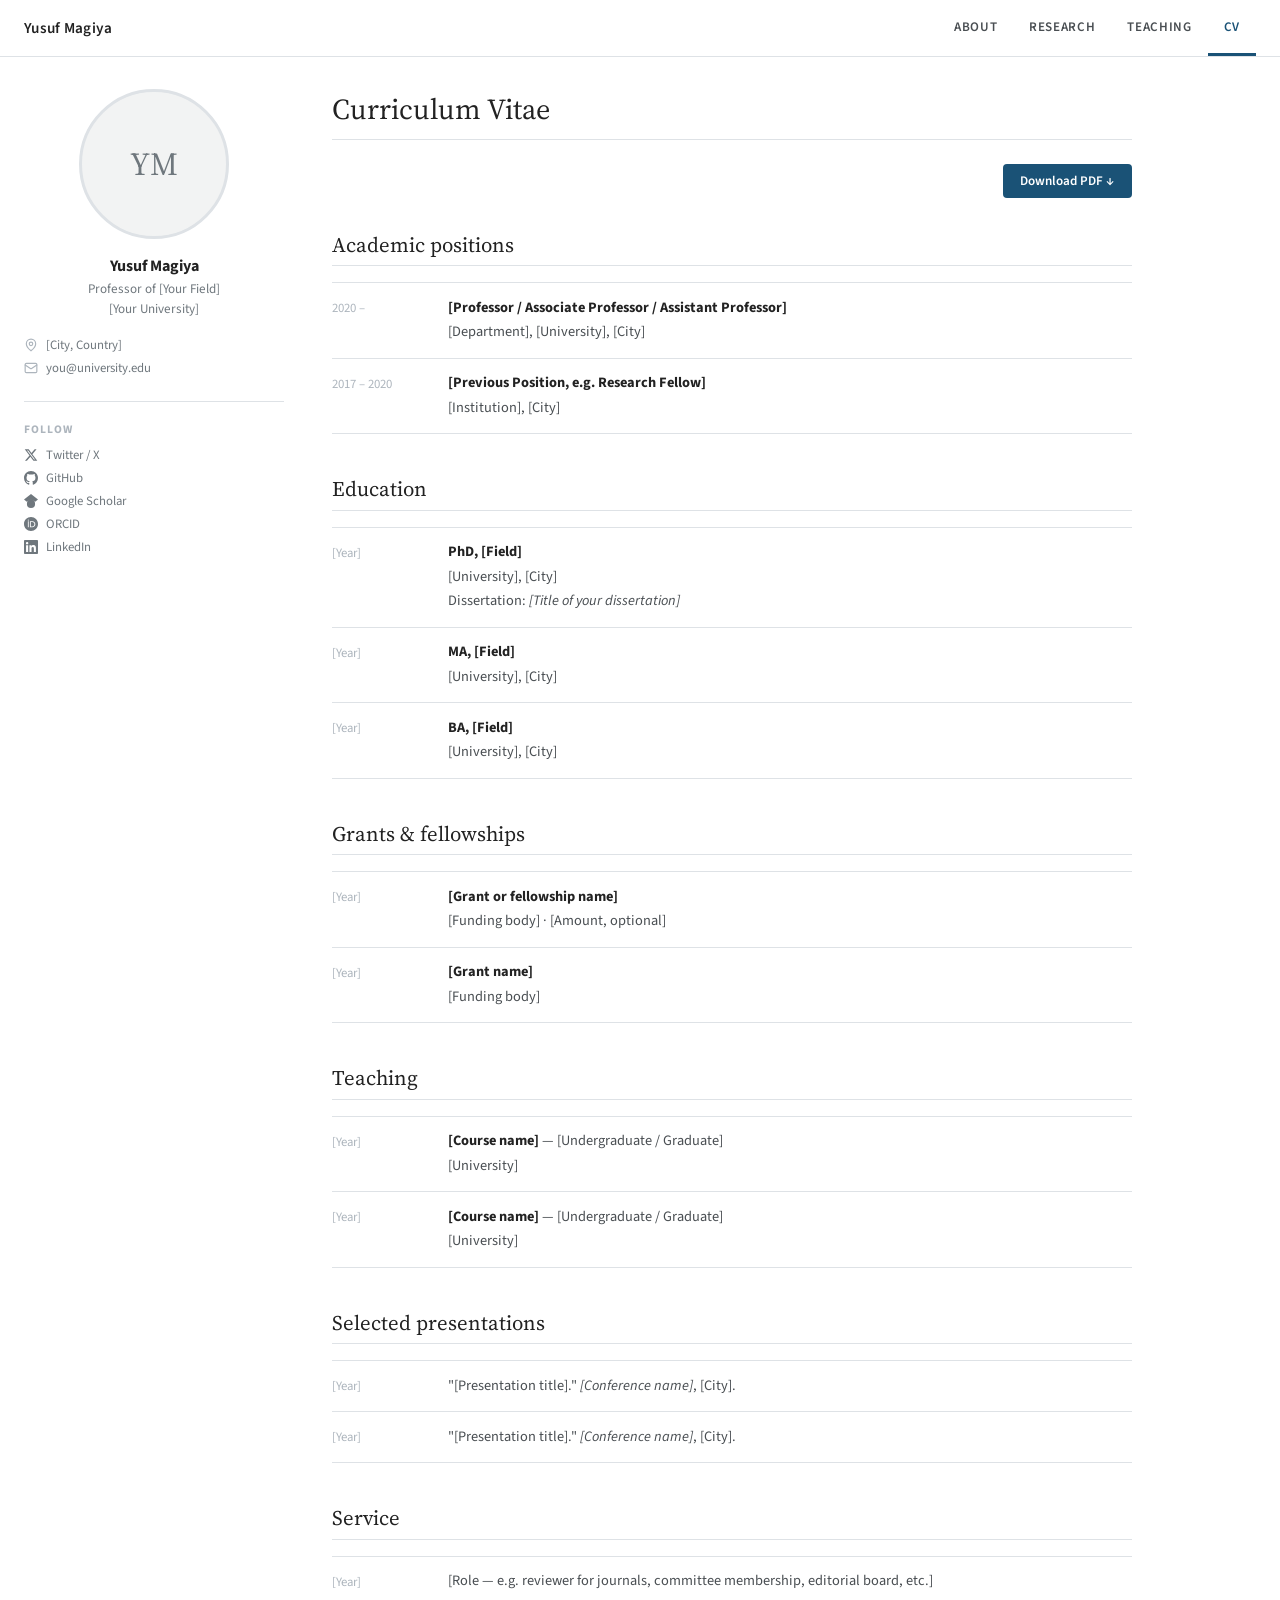
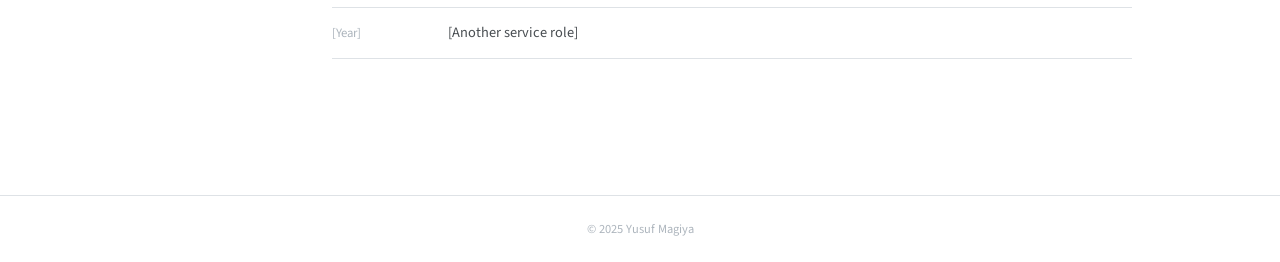
==== cv.html @ 7d123b76 "Add files via upload" ====
<!DOCTYPE html>
<html lang="en">
<head>
  <meta charset="UTF-8">
  <meta name="viewport" content="width=device-width, initial-scale=1.0">
  <title>CV — Yusuf Magiya</title>
  <link rel="preconnect" href="https://fonts.googleapis.com">
  <link href="https://fonts.googleapis.com/css2?family=Source+Serif+4:ital,wght@0,400;0,600;1,400&family=Source+Sans+3:wght@300;400;600;700&display=swap" rel="stylesheet">
  <link rel="stylesheet" href="style.css">
</head>
<body>

  <header class="masthead">
    <div class="masthead-inner">
      <a href="index.html" class="masthead-title">Yusuf Magiya</a>
      <nav class="masthead-nav">
        <a href="index.html">About</a>
        <a href="research.html">Research</a>
        <a href="teaching.html">Teaching</a>
        <a href="cv.html" class="active">CV</a>
      </nav>
    </div>
  </header>

  <div class="page-wrapper">

    <aside class="sidebar">
      <div class="sidebar-profile">
        <div class="profile-photo">
          <div class="profile-photo-initials">YM</div>
        </div>
        <div class="sidebar-name">Yusuf Magiya</div>
        <div class="sidebar-role">Professor of [Your Field]<br>[Your University]</div>
        <ul class="sidebar-contact">
          <li>
            <svg viewBox="0 0 24 24" fill="none" stroke="currentColor" stroke-width="2" stroke-linecap="round" stroke-linejoin="round"><path d="M20 10c0 6-8 12-8 12S4 16 4 10a8 8 0 0 1 16 0z"/><circle cx="12" cy="10" r="3"/></svg>
            [City, Country]
          </li>
          <li>
            <svg viewBox="0 0 24 24" fill="none" stroke="currentColor" stroke-width="2" stroke-linecap="round" stroke-linejoin="round"><rect x="2" y="4" width="20" height="16" rx="2"/><path d="m22 7-8.97 5.7a1.94 1.94 0 0 1-2.06 0L2 7"/></svg>
            <a href="mailto:you@university.edu">you@university.edu</a>
          </li>
        </ul>
      </div>
      <div class="sidebar-follow">
        <div class="sidebar-follow-label">Follow</div>
        <div class="sidebar-follow-links">
          <a href="#"><svg viewBox="0 0 24 24" fill="currentColor"><path d="M18.244 2.25h3.308l-7.227 8.26 8.502 11.24H16.17l-5.214-6.817L4.99 21.75H1.68l7.73-8.835L1.254 2.25H8.08l4.713 6.231zm-1.161 17.52h1.833L7.084 4.126H5.117z"/></svg>Twitter / X</a>
          <a href="#"><svg viewBox="0 0 24 24" fill="currentColor"><path d="M12 0C5.374 0 0 5.373 0 12c0 5.302 3.438 9.8 8.207 11.387.599.111.793-.261.793-.577v-2.234c-3.338.726-4.033-1.416-4.033-1.416-.546-1.387-1.333-1.756-1.333-1.756-1.089-.745.083-.729.083-.729 1.205.084 1.839 1.237 1.839 1.237 1.07 1.834 2.807 1.304 3.492.997.107-.775.418-1.305.762-1.604-2.665-.305-5.467-1.334-5.467-5.931 0-1.311.469-2.381 1.236-3.221-.124-.303-.535-1.524.117-3.176 0 0 1.008-.322 3.301 1.23A11.509 11.509 0 0 1 12 5.803c1.02.005 2.047.138 3.006.404 2.291-1.552 3.297-1.23 3.297-1.23.653 1.653.242 2.874.118 3.176.77.84 1.235 1.911 1.235 3.221 0 4.609-2.807 5.624-5.479 5.921.43.372.823 1.102.823 2.222v3.293c0 .319.192.694.801.576C20.566 21.797 24 17.3 24 12c0-6.627-5.373-12-12-12z"/></svg>GitHub</a>
          <a href="#"><svg viewBox="0 0 24 24" fill="currentColor"><path d="M12 24a7 7 0 1 1 0-14 7 7 0 0 1 0 14zm0-24L0 9.5l4.838 3.94A8 8 0 0 1 12 10a8 8 0 0 1 7.162 3.44L24 9.5z"/></svg>Google Scholar</a>
          <a href="#"><svg viewBox="0 0 24 24" fill="currentColor"><path d="M12 0C5.372 0 0 5.372 0 12s5.372 12 12 12 12-5.372 12-12S18.628 0 12 0zM7.369 4.378c.525 0 .947.431.947.947s-.422.947-.947.947a.95.95 0 0 1-.947-.947c0-.525.422-.947.947-.947zm-.722 3.038h1.444v10.041H6.647V7.416zm3.562 0h3.9c3.712 0 5.344 2.653 5.344 5.025 0 2.578-2.016 5.016-5.325 5.016h-3.919V7.416zm1.444 1.303v7.444h2.297c3.272 0 3.872-2.862 3.872-3.722 0-2.016-1.284-3.722-3.872-3.722h-2.297z"/></svg>ORCID</a>
          <a href="#"><svg viewBox="0 0 24 24" fill="currentColor"><path d="M20.447 20.452h-3.554v-5.569c0-1.328-.027-3.037-1.852-3.037-1.853 0-2.136 1.445-2.136 2.939v5.667H9.351V9h3.414v1.561h.046c.477-.9 1.637-1.85 3.37-1.85 3.601 0 4.267 2.37 4.267 5.455v6.286zM5.337 7.433a2.062 2.062 0 0 1-2.063-2.065 2.064 2.064 0 1 1 2.063 2.065zm1.782 13.019H3.555V9h3.564v11.452zM22.225 0H1.771C.792 0 0 .774 0 1.729v20.542C0 23.227.792 24 1.771 24h20.451C23.2 24 24 23.227 24 22.271V1.729C24 .774 23.2 0 22.222 0h.003z"/></svg>LinkedIn</a>
        </div>
      </div>
    </aside>

    <main class="main-content">
      <h1>Curriculum Vitae</h1>

      <div class="cv-download-bar">
        <a href="cv.pdf" class="cv-download-btn">Download PDF ↓</a>
      </div>

      <!-- POSITIONS -->
      <div class="cv-section">
        <h2>Academic positions</h2>
        <div class="cv-entry">
          <span class="cv-year">2020 –</span>
          <div class="cv-detail">
            <strong>[Professor / Associate Professor / Assistant Professor]</strong><br>
            [Department], [University], [City]
          </div>
        </div>
        <div class="cv-entry">
          <span class="cv-year">2017 – 2020</span>
          <div class="cv-detail">
            <strong>[Previous Position, e.g. Research Fellow]</strong><br>
            [Institution], [City]
          </div>
        </div>
      </div>

      <!-- EDUCATION -->
      <div class="cv-section">
        <h2>Education</h2>
        <div class="cv-entry">
          <span class="cv-year">[Year]</span>
          <div class="cv-detail">
            <strong>PhD, [Field]</strong><br>
            [University], [City]<br>
            Dissertation: <em>[Title of your dissertation]</em>
          </div>
        </div>
        <div class="cv-entry">
          <span class="cv-year">[Year]</span>
          <div class="cv-detail">
            <strong>MA, [Field]</strong><br>
            [University], [City]
          </div>
        </div>
        <div class="cv-entry">
          <span class="cv-year">[Year]</span>
          <div class="cv-detail">
            <strong>BA, [Field]</strong><br>
            [University], [City]
          </div>
        </div>
      </div>

      <!-- GRANTS & FELLOWSHIPS -->
      <div class="cv-section">
        <h2>Grants &amp; fellowships</h2>
        <div class="cv-entry">
          <span class="cv-year">[Year]</span>
          <div class="cv-detail">
            <strong>[Grant or fellowship name]</strong><br>
            [Funding body] · [Amount, optional]
          </div>
        </div>
        <div class="cv-entry">
          <span class="cv-year">[Year]</span>
          <div class="cv-detail">
            <strong>[Grant name]</strong><br>
            [Funding body]
          </div>
        </div>
      </div>

      <!-- TEACHING -->
      <div class="cv-section">
        <h2>Teaching</h2>
        <div class="cv-entry">
          <span class="cv-year">[Year]</span>
          <div class="cv-detail">
            <strong>[Course name]</strong> — [Undergraduate / Graduate]<br>
            [University]
          </div>
        </div>
        <div class="cv-entry">
          <span class="cv-year">[Year]</span>
          <div class="cv-detail">
            <strong>[Course name]</strong> — [Undergraduate / Graduate]<br>
            [University]
          </div>
        </div>
      </div>

      <!-- PRESENTATIONS -->
      <div class="cv-section">
        <h2>Selected presentations</h2>
        <div class="cv-entry">
          <span class="cv-year">[Year]</span>
          <div class="cv-detail">"[Presentation title]." <em>[Conference name]</em>, [City].</div>
        </div>
        <div class="cv-entry">
          <span class="cv-year">[Year]</span>
          <div class="cv-detail">"[Presentation title]." <em>[Conference name]</em>, [City].</div>
        </div>
      </div>

      <!-- SERVICE -->
      <div class="cv-section">
        <h2>Service</h2>
        <div class="cv-entry">
          <span class="cv-year">[Year]</span>
          <div class="cv-detail">[Role — e.g. reviewer for journals, committee membership, editorial board, etc.]</div>
        </div>
        <div class="cv-entry">
          <span class="cv-year">[Year]</span>
          <div class="cv-detail">[Another service role]</div>
        </div>
      </div>

    </main>
  </div>

  <footer>
    <p>© 2025 Yusuf Magiya</p>
  </footer>

</body>
</html>
---- style.css ----
/* ============================================================
   YUSUF MAGIYA — Academic Website
   Inspired by: serkantadiguzel.com (Minimal Mistakes / AcademicPages)
   Layout: Top masthead nav + left sidebar + main content
   Fonts: Source Serif 4 + Source Sans 3
   ============================================================ */

*, *::before, *::after { box-sizing: border-box; margin: 0; padding: 0; }

:root {
  --white:       #ffffff;
  --page-bg:     #ffffff;
  --sidebar-bg:  #f2f3f3;
  --ink:         #222222;
  --ink-2:       #494e52;
  --ink-3:       #6f777d;
  --ink-4:       #adb5bd;
  --accent:      #1a5276;
  --accent-hover:#154360;
  --link:        #1a5276;
  --border:      #dee2e6;
  --sidebar-w:   260px;
  --content-max: 800px;
  --serif:       'Source Serif 4', 'Georgia', serif;
  --sans:        'Source Sans 3', 'Helvetica Neue', Arial, sans-serif;
}

html { font-size: 16px; scroll-behavior: smooth; }

body {
  font-family: var(--sans);
  font-weight: 400;
  color: var(--ink-2);
  background: var(--page-bg);
  -webkit-font-smoothing: antialiased;
}

a { color: var(--link); text-decoration: none; }
a:hover { text-decoration: underline; color: var(--accent-hover); }

/* ============================================================
   MASTHEAD (top nav bar)
   ============================================================ */
.masthead {
  background: var(--white);
  border-bottom: 1px solid var(--border);
  position: sticky;
  top: 0;
  z-index: 100;
}

.masthead-inner {
  max-width: 1280px;
  margin: 0 auto;
  padding: 0 1.5rem;
  height: 56px;
  display: flex;
  align-items: center;
  justify-content: space-between;
}

.masthead-title {
  font-family: var(--sans);
  font-size: 0.95rem;
  font-weight: 600;
  color: var(--ink);
  letter-spacing: 0.02em;
}
.masthead-title:hover { text-decoration: none; color: var(--ink); }

.masthead-nav {
  display: flex;
  gap: 0;
}

.masthead-nav a {
  font-size: 0.82rem;
  font-weight: 600;
  color: var(--ink-2);
  padding: 0 1rem;
  height: 56px;
  display: flex;
  align-items: center;
  border-bottom: 3px solid transparent;
  transition: color 0.15s, border-color 0.15s;
  text-transform: uppercase;
  letter-spacing: 0.05em;
}

.masthead-nav a:hover {
  color: var(--accent);
  text-decoration: none;
  border-bottom-color: var(--accent);
}

.masthead-nav a.active {
  color: var(--accent);
  border-bottom-color: var(--accent);
}

/* ============================================================
   PAGE LAYOUT: sidebar + content
   ============================================================ */
.page-wrapper {
  max-width: 1280px;
  margin: 0 auto;
  padding: 2rem 1.5rem 4rem;
  display: grid;
  grid-template-columns: var(--sidebar-w) 1fr;
  gap: 3rem;
  align-items: start;
}

/* ============================================================
   SIDEBAR
   ============================================================ */
.sidebar {
  position: sticky;
  top: 76px;
}

.sidebar-profile {
  text-align: center;
  padding-bottom: 1.5rem;
  border-bottom: 1px solid var(--border);
  margin-bottom: 1.2rem;
}

/* Photo */
.profile-photo {
  width: 150px;
  height: 150px;
  border-radius: 50%;
  margin: 0 auto 1rem;
  overflow: hidden;
  border: 3px solid var(--border);
  background: var(--sidebar-bg);
  display: flex;
  align-items: center;
  justify-content: center;
}

.profile-photo img {
  width: 100%;
  height: 100%;
  object-fit: cover;
}

.profile-photo-initials {
  font-family: var(--serif);
  font-size: 2rem;
  font-weight: 400;
  color: var(--ink-3);
}

.sidebar-name {
  font-family: var(--sans);
  font-size: 1rem;
  font-weight: 700;
  color: var(--ink);
  margin-bottom: 0.2rem;
}

.sidebar-role {
  font-size: 0.82rem;
  color: var(--ink-3);
  line-height: 1.5;
  margin-bottom: 0.1rem;
}

/* Contact list */
.sidebar-contact {
  list-style: none;
  margin-top: 1rem;
  display: flex;
  flex-direction: column;
  gap: 0.35rem;
}

.sidebar-contact li {
  display: flex;
  align-items: center;
  gap: 0.5rem;
  font-size: 0.8rem;
  color: var(--ink-3);
}

.sidebar-contact li svg {
  width: 14px;
  height: 14px;
  flex-shrink: 0;
  color: var(--ink-4);
}

.sidebar-contact li a {
  color: var(--ink-3);
  font-size: 0.8rem;
}
.sidebar-contact li a:hover { color: var(--accent); }

/* Social follow links */
.sidebar-follow {
  margin-top: 1.2rem;
}

.sidebar-follow-label {
  font-size: 0.72rem;
  font-weight: 700;
  text-transform: uppercase;
  letter-spacing: 0.08em;
  color: var(--ink-4);
  margin-bottom: 0.5rem;
}

.sidebar-follow-links {
  display: flex;
  flex-direction: column;
  gap: 0.3rem;
}

.sidebar-follow-links a {
  font-size: 0.8rem;
  color: var(--ink-3);
  display: flex;
  align-items: center;
  gap: 0.5rem;
}
.sidebar-follow-links a:hover { color: var(--accent); text-decoration: none; }
.sidebar-follow-links a svg { width: 14px; height: 14px; }

/* ============================================================
   MAIN CONTENT
   ============================================================ */
.main-content {
  min-width: 0;
  max-width: var(--content-max);
}

.main-content h1 {
  font-family: var(--serif);
  font-size: 1.8rem;
  font-weight: 400;
  color: var(--ink);
  margin-bottom: 1.5rem;
  padding-bottom: 0.6rem;
  border-bottom: 1px solid var(--border);
}

.main-content h2 {
  font-family: var(--serif);
  font-size: 1.3rem;
  font-weight: 400;
  color: var(--ink);
  margin: 2rem 0 1rem;
  padding-bottom: 0.4rem;
  border-bottom: 1px solid var(--border);
}

.main-content h3 {
  font-size: 0.95rem;
  font-weight: 700;
  color: var(--ink);
  margin: 0 0 0.2rem;
}

.main-content p {
  font-size: 0.95rem;
  line-height: 1.8;
  color: var(--ink-2);
  margin-bottom: 1rem;
}

.main-content ul {
  padding-left: 1.5rem;
  margin-bottom: 1rem;
}

.main-content ul li {
  font-size: 0.95rem;
  line-height: 1.75;
  color: var(--ink-2);
  margin-bottom: 0.25rem;
}

/* ============================================================
   RESEARCH PAGE — publication entries
   ============================================================ */
.pub-list {
  list-style: none;
  padding: 0;
}

.pub-entry {
  padding: 1.2rem 0;
  border-bottom: 1px solid var(--border);
}

.pub-entry:first-child { border-top: 1px solid var(--border); }

.pub-title {
  font-size: 0.95rem;
  font-weight: 700;
  color: var(--ink);
  margin-bottom: 0.15rem;
  line-height: 1.5;
}

.pub-venue {
  font-size: 0.88rem;
  color: var(--ink-3);
  font-style: italic;
  margin-bottom: 0.4rem;
}

.pub-venue span {
  font-style: normal;
  color: var(--ink-3);
}

.pub-status {
  display: inline-block;
  font-size: 0.72rem;
  font-weight: 600;
  text-transform: uppercase;
  letter-spacing: 0.06em;
  padding: 0.15rem 0.5rem;
  border-radius: 3px;
  margin-bottom: 0.4rem;
}

.pub-status.rr   { background: #fef9e7; color: #9a7d0a; border: 1px solid #f9e79f; }
.pub-status.ur   { background: #eaf4fb; color: #1a6fa8; border: 1px solid #aed6f1; }
.pub-status.pub  { background: #eafaf1; color: #1e8449; border: 1px solid #a9dfbf; }

.pub-abstract {
  font-size: 0.88rem;
  line-height: 1.75;
  color: var(--ink-3);
  margin: 0.5rem 0 0.6rem;
  display: none;
}

.pub-abstract.open { display: block; }

.pub-actions {
  display: flex;
  gap: 0.5rem;
  flex-wrap: wrap;
  margin-top: 0.4rem;
}

.pub-actions a, .pub-actions button {
  font-size: 0.75rem;
  font-weight: 600;
  text-transform: uppercase;
  letter-spacing: 0.05em;
  padding: 0.25rem 0.65rem;
  border-radius: 3px;
  border: 1px solid var(--border);
  background: var(--white);
  color: var(--ink-2);
  cursor: pointer;
  font-family: var(--sans);
  transition: background 0.12s, color 0.12s;
  text-decoration: none;
}

.pub-actions a:hover, .pub-actions button:hover {
  background: var(--accent);
  color: var(--white);
  border-color: var(--accent);
  text-decoration: none;
}

/* ============================================================
   TEACHING PAGE
   ============================================================ */
.teaching-block {
  margin-bottom: 2rem;
}

.teaching-block h3 {
  font-size: 1rem;
  font-weight: 700;
  color: var(--ink);
  margin-bottom: 0.6rem;
}

.course-list {
  list-style: none;
  padding: 0;
  border-top: 1px solid var(--border);
}

.course-item {
  padding: 0.85rem 0;
  border-bottom: 1px solid var(--border);
}

.course-name {
  font-size: 0.93rem;
  font-weight: 600;
  color: var(--ink);
  margin-bottom: 0.15rem;
}

.course-meta {
  font-size: 0.82rem;
  color: var(--ink-3);
  margin-bottom: 0.3rem;
}

.course-links {
  display: flex;
  gap: 0.5rem;
  margin-top: 0.3rem;
}

.course-links a {
  font-size: 0.72rem;
  font-weight: 600;
  text-transform: uppercase;
  letter-spacing: 0.05em;
  padding: 0.2rem 0.55rem;
  border-radius: 3px;
  border: 1px solid var(--border);
  color: var(--ink-2);
  background: var(--white);
  transition: background 0.12s, color 0.12s;
}
.course-links a:hover {
  background: var(--accent);
  color: var(--white);
  border-color: var(--accent);
  text-decoration: none;
}

/* ============================================================
   CV PAGE
   ============================================================ */
.cv-download-bar {
  display: flex;
  justify-content: flex-end;
  margin-bottom: 1.5rem;
}

.cv-download-btn {
  font-size: 0.82rem;
  font-weight: 600;
  color: var(--white);
  background: var(--accent);
  padding: 0.5rem 1.1rem;
  border-radius: 4px;
  transition: background 0.15s;
}
.cv-download-btn:hover {
  background: var(--accent-hover);
  text-decoration: none;
  color: var(--white);
}

.cv-section {
  margin-bottom: 2.5rem;
}

.cv-entry {
  display: grid;
  grid-template-columns: 100px 1fr;
  gap: 1rem;
  padding: 0.8rem 0;
  border-bottom: 1px solid var(--border);
  font-size: 0.9rem;
  line-height: 1.7;
}
.cv-entry:first-of-type { border-top: 1px solid var(--border); }

.cv-year {
  font-size: 0.8rem;
  color: var(--ink-4);
  padding-top: 0.15rem;
  white-space: nowrap;
}

.cv-detail strong { color: var(--ink); font-weight: 700; }
.cv-detail em { font-style: italic; }
.cv-detail { color: var(--ink-2); }

/* ============================================================
   FOOTER
   ============================================================ */
footer {
  border-top: 1px solid var(--border);
  padding: 1.5rem;
  text-align: center;
  font-size: 0.78rem;
  color: var(--ink-4);
  margin-top: 2rem;
}

footer a { color: var(--ink-4); }
footer a:hover { color: var(--accent); }

/* ============================================================
   RESPONSIVE
   ============================================================ */
@media (max-width: 760px) {
  .page-wrapper {
    grid-template-columns: 1fr;
    gap: 1.5rem;
    padding: 1.5rem 1rem 3rem;
  }

  .sidebar {
    position: static;
    border-bottom: 1px solid var(--border);
    padding-bottom: 1.5rem;
  }

  .sidebar-profile { text-align: left; display: flex; gap: 1.2rem; align-items: flex-start; }
  .profile-photo { width: 72px; height: 72px; flex-shrink: 0; margin: 0; }
  .profile-photo-initials { font-size: 1.2rem; }

  .masthead-nav a { padding: 0 0.6rem; font-size: 0.75rem; }

  .cv-entry { grid-template-columns: 1fr; gap: 0.2rem; }
  .cv-year { color: var(--ink-3); }
}
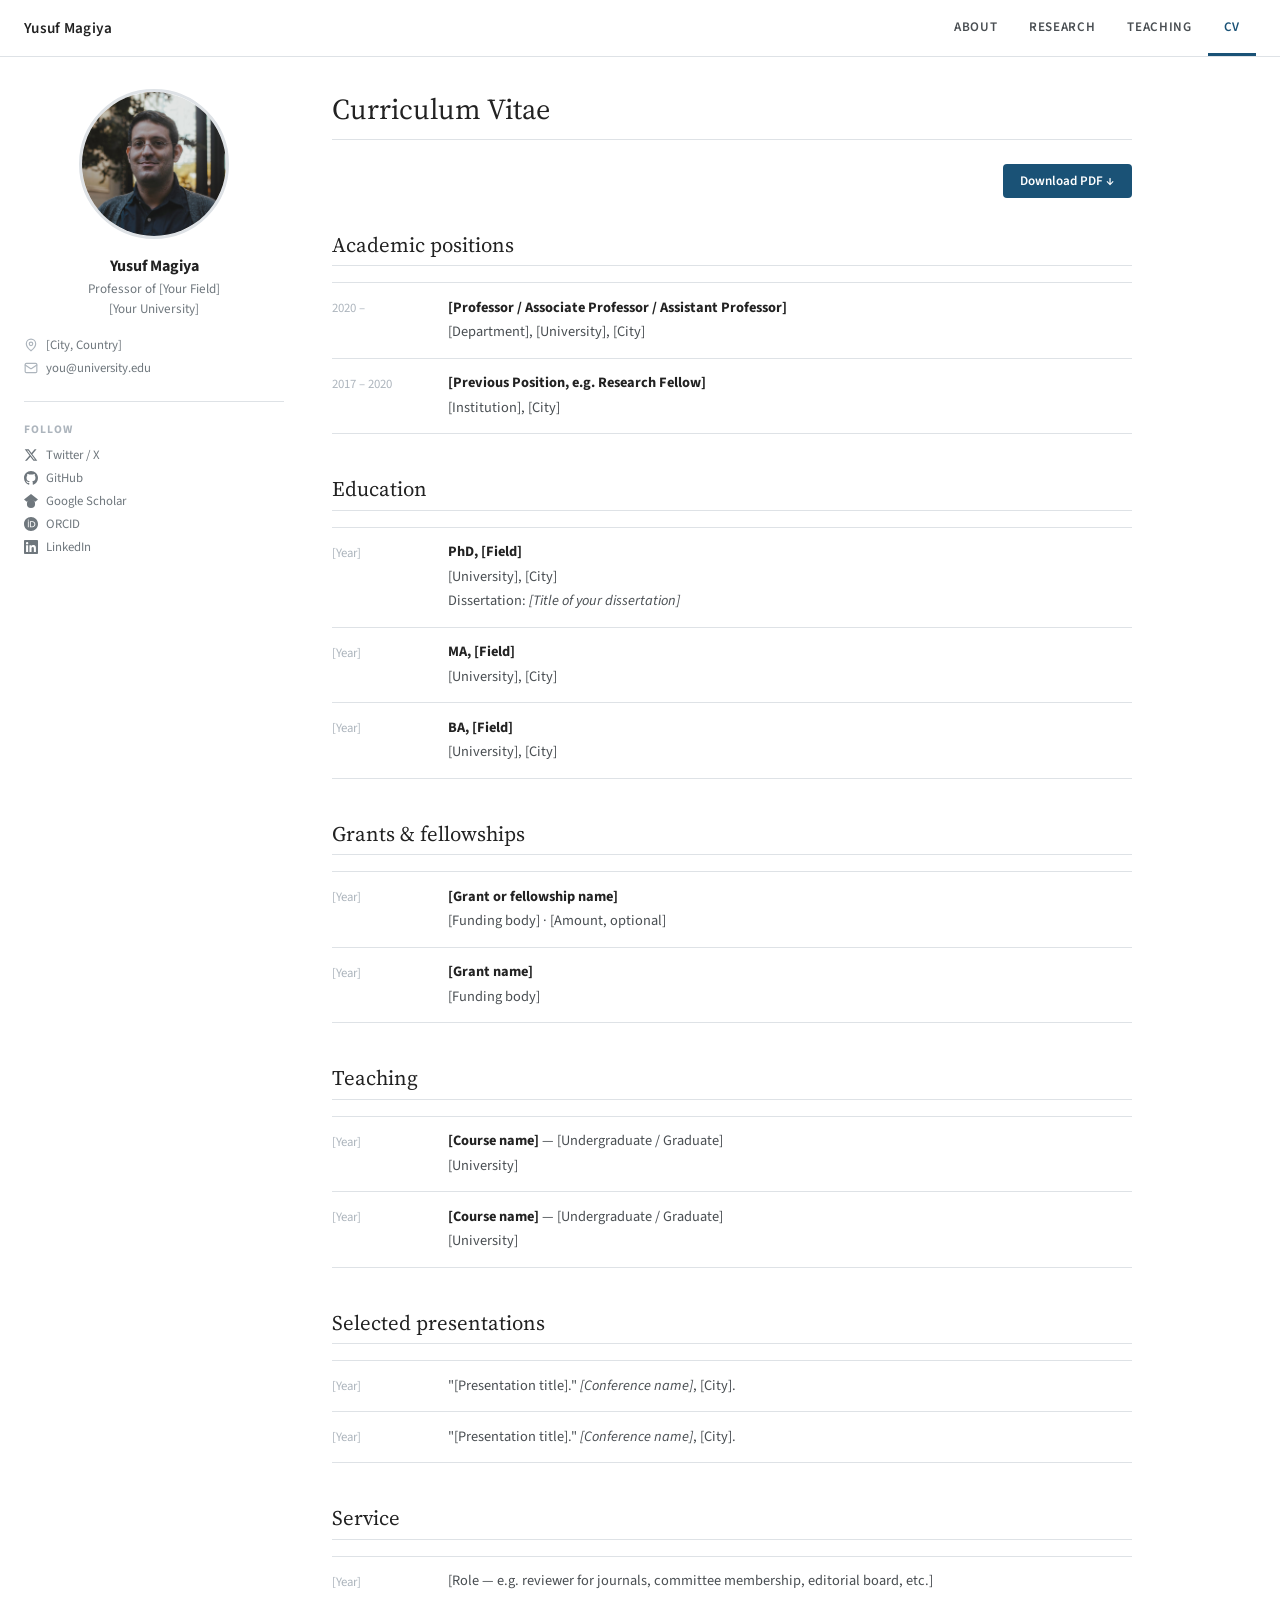
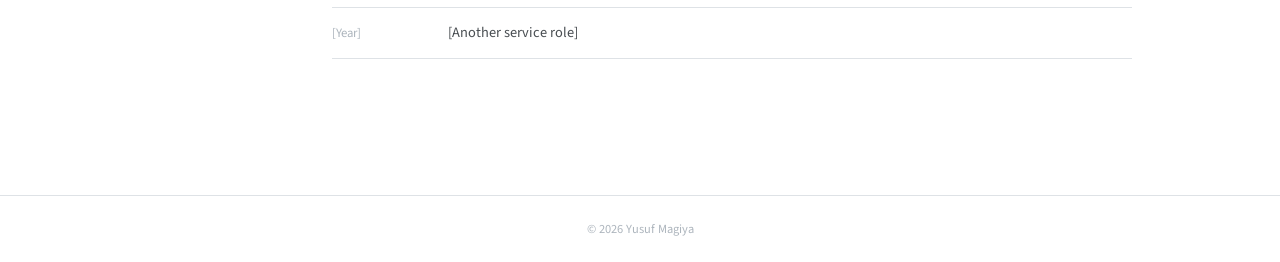
==== commit dae538c1: "Update cv.html" ====
--- a/cv.html
+++ b/cv.html
@@ -27,7 +27,7 @@
     <aside class="sidebar">
       <div class="sidebar-profile">
         <div class="profile-photo">
-          <div class="profile-photo-initials">YM</div>
+          <img src="photo.jpg" alt="Yusuf Magiya">
         </div>
         <div class="sidebar-name">Yusuf Magiya</div>
         <div class="sidebar-role">Professor of [Your Field]<br>[Your University]</div>
@@ -175,7 +175,7 @@
   </div>
 
   <footer>
-    <p>© 2025 Yusuf Magiya</p>
+    <p>© 2026 Yusuf Magiya</p>
   </footer>
 
 </body>
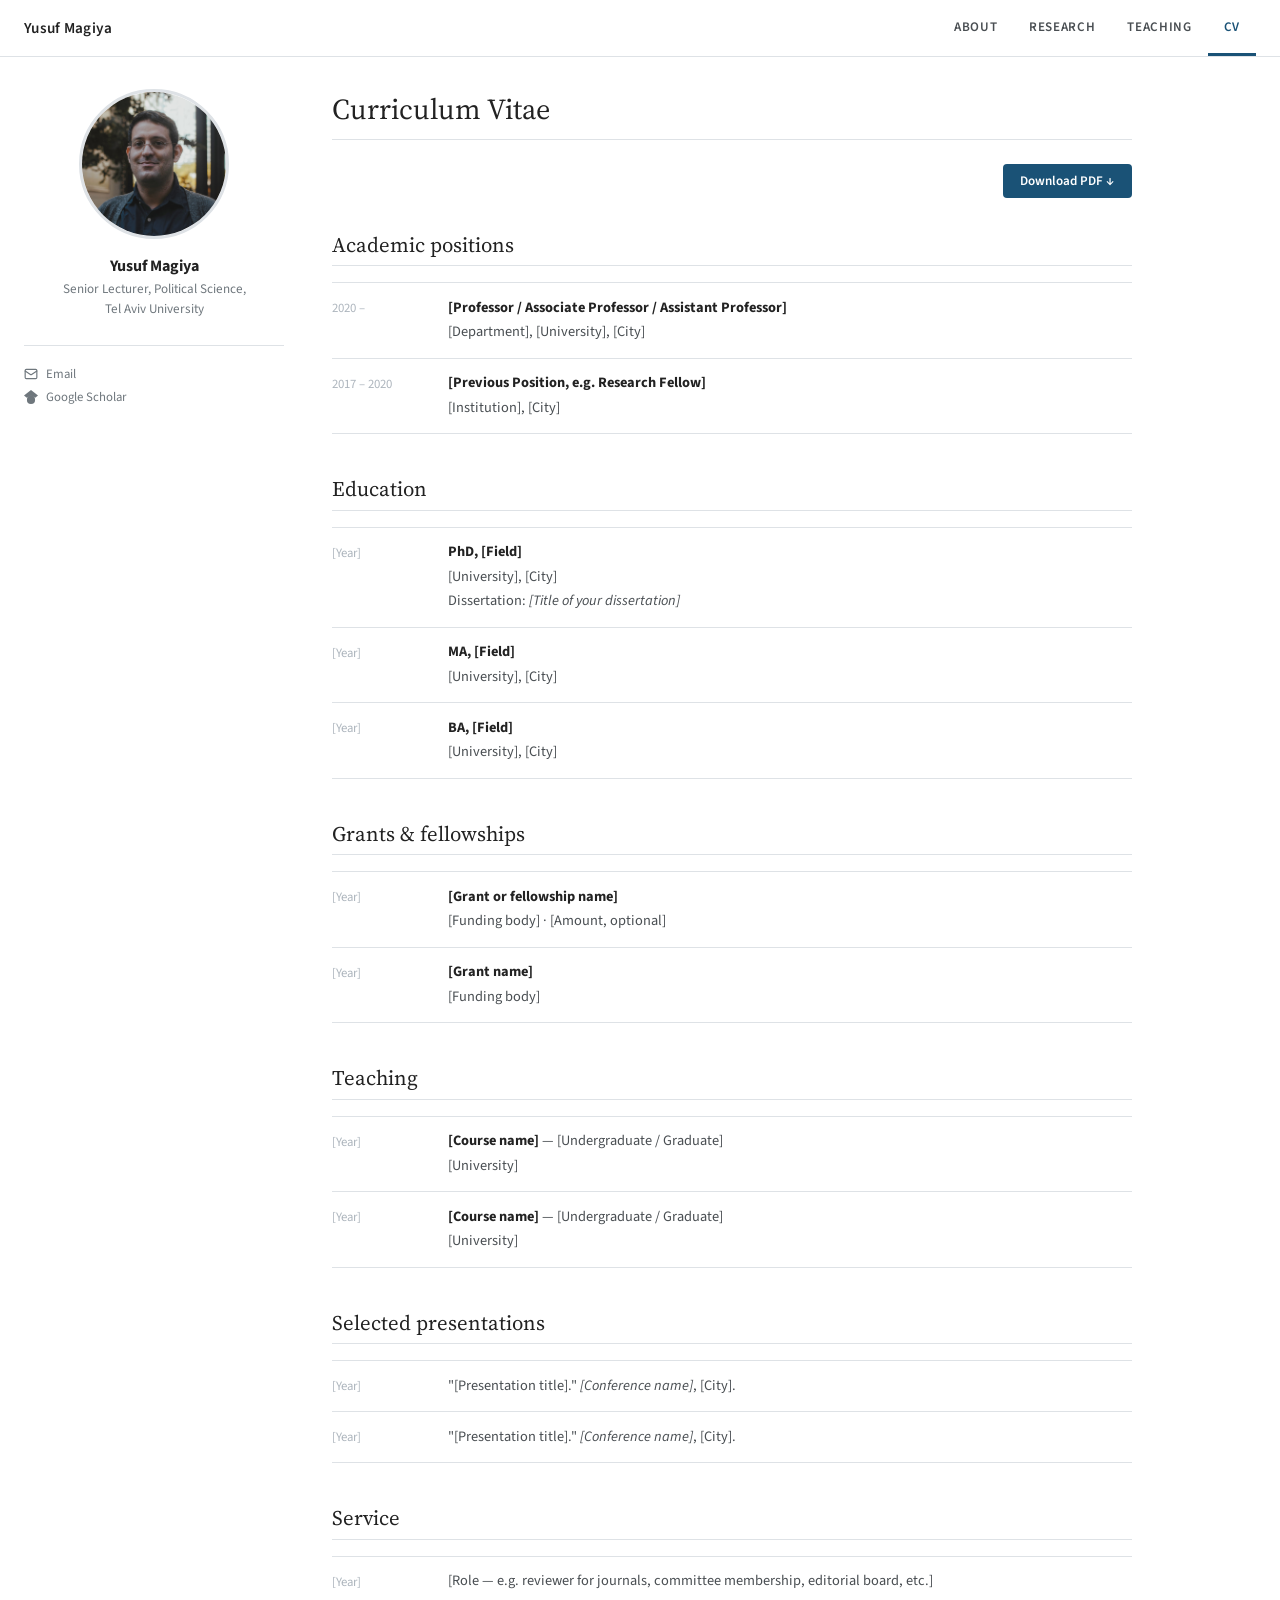
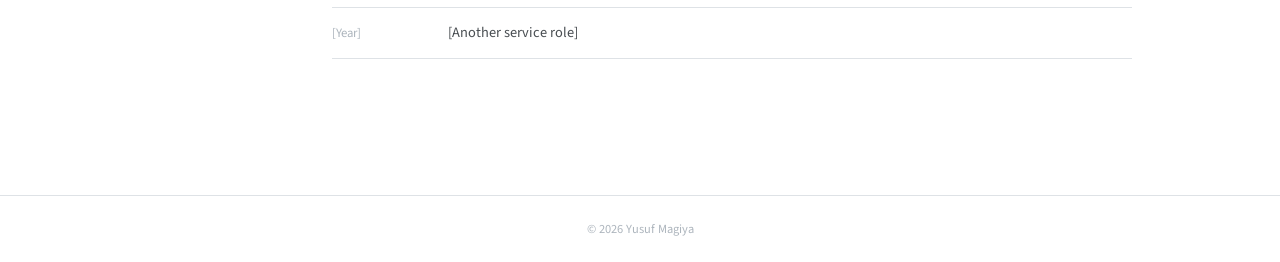
==== commit bab1ccf9: "Add files via upload" ====
--- a/cv.html
+++ b/cv.html
@@ -24,32 +24,25 @@
 
   <div class="page-wrapper">
 
-    <aside class="sidebar">
+        <aside class="sidebar">
       <div class="sidebar-profile">
         <div class="profile-photo">
           <img src="photo.jpg" alt="Yusuf Magiya">
         </div>
         <div class="sidebar-name">Yusuf Magiya</div>
-        <div class="sidebar-role">Professor of [Your Field]<br>[Your University]</div>
-        <ul class="sidebar-contact">
-          <li>
-            <svg viewBox="0 0 24 24" fill="none" stroke="currentColor" stroke-width="2" stroke-linecap="round" stroke-linejoin="round"><path d="M20 10c0 6-8 12-8 12S4 16 4 10a8 8 0 0 1 16 0z"/><circle cx="12" cy="10" r="3"/></svg>
-            [City, Country]
-          </li>
-          <li>
+        <div class="sidebar-role">Senior Lecturer, Political Science,<br>Tel Aviv University</div>
+      </div>
+
+      <div class="sidebar-follow">
+        <div class="sidebar-follow-links">
+          <a href="mailto:ymagiya@tauex.tau.ac.il">
             <svg viewBox="0 0 24 24" fill="none" stroke="currentColor" stroke-width="2" stroke-linecap="round" stroke-linejoin="round"><rect x="2" y="4" width="20" height="16" rx="2"/><path d="m22 7-8.97 5.7a1.94 1.94 0 0 1-2.06 0L2 7"/></svg>
-            <a href="mailto:you@university.edu">you@university.edu</a>
-          </li>
-        </ul>
-      </div>
-      <div class="sidebar-follow">
-        <div class="sidebar-follow-label">Follow</div>
-        <div class="sidebar-follow-links">
-          <a href="#"><svg viewBox="0 0 24 24" fill="currentColor"><path d="M18.244 2.25h3.308l-7.227 8.26 8.502 11.24H16.17l-5.214-6.817L4.99 21.75H1.68l7.73-8.835L1.254 2.25H8.08l4.713 6.231zm-1.161 17.52h1.833L7.084 4.126H5.117z"/></svg>Twitter / X</a>
-          <a href="#"><svg viewBox="0 0 24 24" fill="currentColor"><path d="M12 0C5.374 0 0 5.373 0 12c0 5.302 3.438 9.8 8.207 11.387.599.111.793-.261.793-.577v-2.234c-3.338.726-4.033-1.416-4.033-1.416-.546-1.387-1.333-1.756-1.333-1.756-1.089-.745.083-.729.083-.729 1.205.084 1.839 1.237 1.839 1.237 1.07 1.834 2.807 1.304 3.492.997.107-.775.418-1.305.762-1.604-2.665-.305-5.467-1.334-5.467-5.931 0-1.311.469-2.381 1.236-3.221-.124-.303-.535-1.524.117-3.176 0 0 1.008-.322 3.301 1.23A11.509 11.509 0 0 1 12 5.803c1.02.005 2.047.138 3.006.404 2.291-1.552 3.297-1.23 3.297-1.23.653 1.653.242 2.874.118 3.176.77.84 1.235 1.911 1.235 3.221 0 4.609-2.807 5.624-5.479 5.921.43.372.823 1.102.823 2.222v3.293c0 .319.192.694.801.576C20.566 21.797 24 17.3 24 12c0-6.627-5.373-12-12-12z"/></svg>GitHub</a>
-          <a href="#"><svg viewBox="0 0 24 24" fill="currentColor"><path d="M12 24a7 7 0 1 1 0-14 7 7 0 0 1 0 14zm0-24L0 9.5l4.838 3.94A8 8 0 0 1 12 10a8 8 0 0 1 7.162 3.44L24 9.5z"/></svg>Google Scholar</a>
-          <a href="#"><svg viewBox="0 0 24 24" fill="currentColor"><path d="M12 0C5.372 0 0 5.372 0 12s5.372 12 12 12 12-5.372 12-12S18.628 0 12 0zM7.369 4.378c.525 0 .947.431.947.947s-.422.947-.947.947a.95.95 0 0 1-.947-.947c0-.525.422-.947.947-.947zm-.722 3.038h1.444v10.041H6.647V7.416zm3.562 0h3.9c3.712 0 5.344 2.653 5.344 5.025 0 2.578-2.016 5.016-5.325 5.016h-3.919V7.416zm1.444 1.303v7.444h2.297c3.272 0 3.872-2.862 3.872-3.722 0-2.016-1.284-3.722-3.872-3.722h-2.297z"/></svg>ORCID</a>
-          <a href="#"><svg viewBox="0 0 24 24" fill="currentColor"><path d="M20.447 20.452h-3.554v-5.569c0-1.328-.027-3.037-1.852-3.037-1.853 0-2.136 1.445-2.136 2.939v5.667H9.351V9h3.414v1.561h.046c.477-.9 1.637-1.85 3.37-1.85 3.601 0 4.267 2.37 4.267 5.455v6.286zM5.337 7.433a2.062 2.062 0 0 1-2.063-2.065 2.064 2.064 0 1 1 2.063 2.065zm1.782 13.019H3.555V9h3.564v11.452zM22.225 0H1.771C.792 0 0 .774 0 1.729v20.542C0 23.227.792 24 1.771 24h20.451C23.2 24 24 23.227 24 22.271V1.729C24 .774 23.2 0 22.222 0h.003z"/></svg>LinkedIn</a>
+            Email
+          </a>
+          <a href="https://scholar.google.com/citations?user=ABC123XYZ">
+            <svg viewBox="0 0 24 24" fill="currentColor"><path d="M12 24a7 7 0 1 1 0-14 7 7 0 0 1 0 14zm0-24L0 9.5l4.838 3.94A8 8 0 0 1 12 10a8 8 0 0 1 7.162 3.44L24 9.5z"/></svg>
+            Google Scholar
+          </a>
         </div>
       </div>
     </aside>
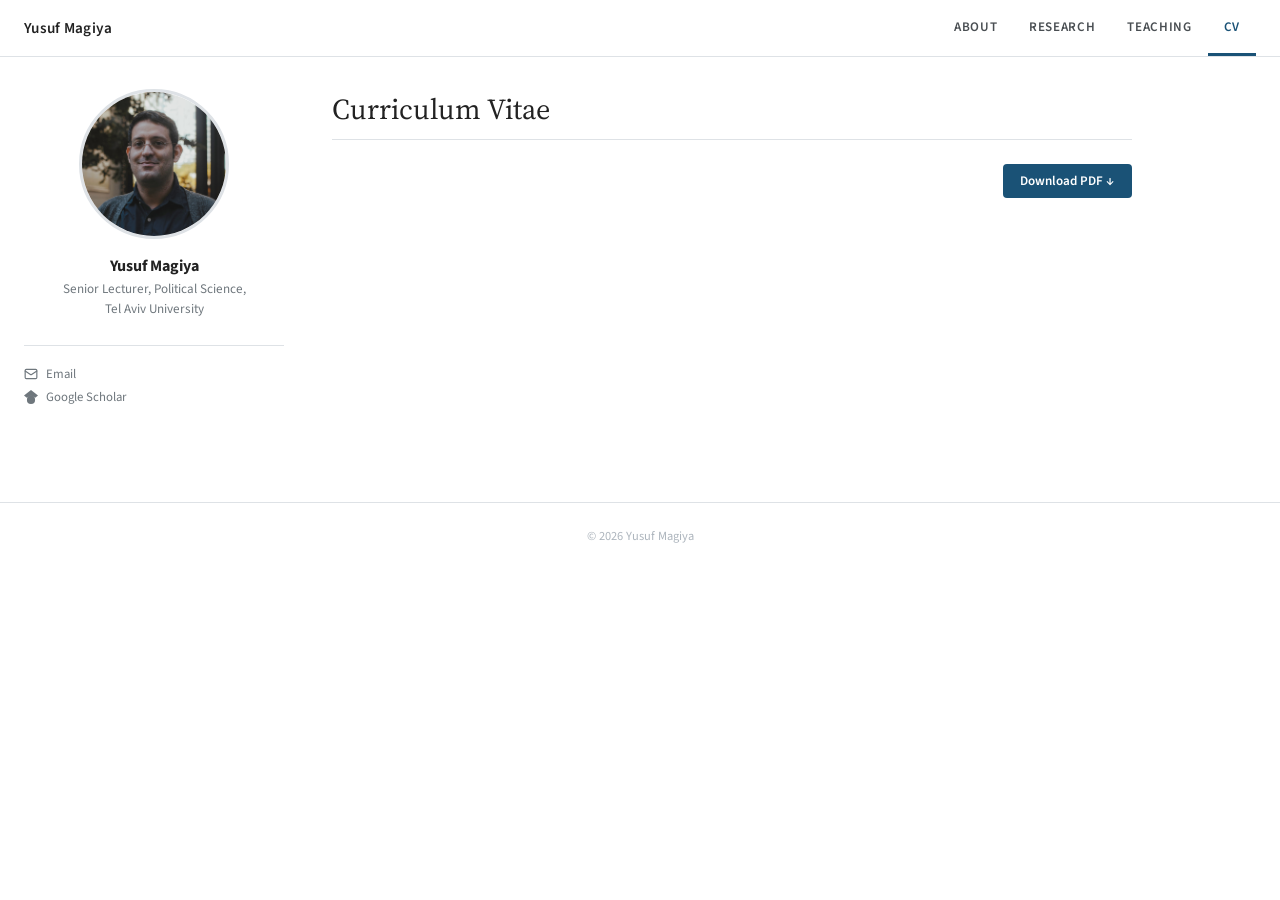
==== commit 23773190: "Update cv.html" ====
--- a/cv.html
+++ b/cv.html
@@ -24,7 +24,7 @@
 
   <div class="page-wrapper">
 
-        <aside class="sidebar">
+    <aside class="sidebar">
       <div class="sidebar-profile">
         <div class="profile-photo">
           <img src="photo.jpg" alt="Yusuf Magiya">
@@ -35,11 +35,11 @@
 
       <div class="sidebar-follow">
         <div class="sidebar-follow-links">
-          <a href="mailto:ymagiya@tauex.tau.ac.il">
+          <a href="mailto:ymagiya@tauex.tau.ac.il" target="_blank">
             <svg viewBox="0 0 24 24" fill="none" stroke="currentColor" stroke-width="2" stroke-linecap="round" stroke-linejoin="round"><rect x="2" y="4" width="20" height="16" rx="2"/><path d="m22 7-8.97 5.7a1.94 1.94 0 0 1-2.06 0L2 7"/></svg>
             Email
           </a>
-          <a href="https://scholar.google.com/citations?user=ABC123XYZ">
+          <a href="https://scholar.google.com/citations?user=6HzK0tsAAAAJ&hl=en&oi=ao" target="_blank">
             <svg viewBox="0 0 24 24" fill="currentColor"><path d="M12 24a7 7 0 1 1 0-14 7 7 0 0 1 0 14zm0-24L0 9.5l4.838 3.94A8 8 0 0 1 12 10a8 8 0 0 1 7.162 3.44L24 9.5z"/></svg>
             Google Scholar
           </a>
@@ -51,120 +51,10 @@
       <h1>Curriculum Vitae</h1>
 
       <div class="cv-download-bar">
-        <a href="cv.pdf" class="cv-download-btn">Download PDF ↓</a>
+        <a href="cv.pdf" target="_blank" class="cv-download-btn">Download PDF ↓</a>
       </div>
+    </main>
 
-      <!-- POSITIONS -->
-      <div class="cv-section">
-        <h2>Academic positions</h2>
-        <div class="cv-entry">
-          <span class="cv-year">2020 –</span>
-          <div class="cv-detail">
-            <strong>[Professor / Associate Professor / Assistant Professor]</strong><br>
-            [Department], [University], [City]
-          </div>
-        </div>
-        <div class="cv-entry">
-          <span class="cv-year">2017 – 2020</span>
-          <div class="cv-detail">
-            <strong>[Previous Position, e.g. Research Fellow]</strong><br>
-            [Institution], [City]
-          </div>
-        </div>
-      </div>
-
-      <!-- EDUCATION -->
-      <div class="cv-section">
-        <h2>Education</h2>
-        <div class="cv-entry">
-          <span class="cv-year">[Year]</span>
-          <div class="cv-detail">
-            <strong>PhD, [Field]</strong><br>
-            [University], [City]<br>
-            Dissertation: <em>[Title of your dissertation]</em>
-          </div>
-        </div>
-        <div class="cv-entry">
-          <span class="cv-year">[Year]</span>
-          <div class="cv-detail">
-            <strong>MA, [Field]</strong><br>
-            [University], [City]
-          </div>
-        </div>
-        <div class="cv-entry">
-          <span class="cv-year">[Year]</span>
-          <div class="cv-detail">
-            <strong>BA, [Field]</strong><br>
-            [University], [City]
-          </div>
-        </div>
-      </div>
-
-      <!-- GRANTS & FELLOWSHIPS -->
-      <div class="cv-section">
-        <h2>Grants &amp; fellowships</h2>
-        <div class="cv-entry">
-          <span class="cv-year">[Year]</span>
-          <div class="cv-detail">
-            <strong>[Grant or fellowship name]</strong><br>
-            [Funding body] · [Amount, optional]
-          </div>
-        </div>
-        <div class="cv-entry">
-          <span class="cv-year">[Year]</span>
-          <div class="cv-detail">
-            <strong>[Grant name]</strong><br>
-            [Funding body]
-          </div>
-        </div>
-      </div>
-
-      <!-- TEACHING -->
-      <div class="cv-section">
-        <h2>Teaching</h2>
-        <div class="cv-entry">
-          <span class="cv-year">[Year]</span>
-          <div class="cv-detail">
-            <strong>[Course name]</strong> — [Undergraduate / Graduate]<br>
-            [University]
-          </div>
-        </div>
-        <div class="cv-entry">
-          <span class="cv-year">[Year]</span>
-          <div class="cv-detail">
-            <strong>[Course name]</strong> — [Undergraduate / Graduate]<br>
-            [University]
-          </div>
-        </div>
-      </div>
-
-      <!-- PRESENTATIONS -->
-      <div class="cv-section">
-        <h2>Selected presentations</h2>
-        <div class="cv-entry">
-          <span class="cv-year">[Year]</span>
-          <div class="cv-detail">"[Presentation title]." <em>[Conference name]</em>, [City].</div>
-        </div>
-        <div class="cv-entry">
-          <span class="cv-year">[Year]</span>
-          <div class="cv-detail">"[Presentation title]." <em>[Conference name]</em>, [City].</div>
-        </div>
-      </div>
-
-      <!-- SERVICE -->
-      <div class="cv-section">
-        <h2>Service</h2>
-        <div class="cv-entry">
-          <span class="cv-year">[Year]</span>
-          <div class="cv-detail">[Role — e.g. reviewer for journals, committee membership, editorial board, etc.]</div>
-        </div>
-        <div class="cv-entry">
-          <span class="cv-year">[Year]</span>
-          <div class="cv-detail">[Another service role]</div>
-        </div>
-      </div>
-
-    </main>
   </div>
 
   <footer>
